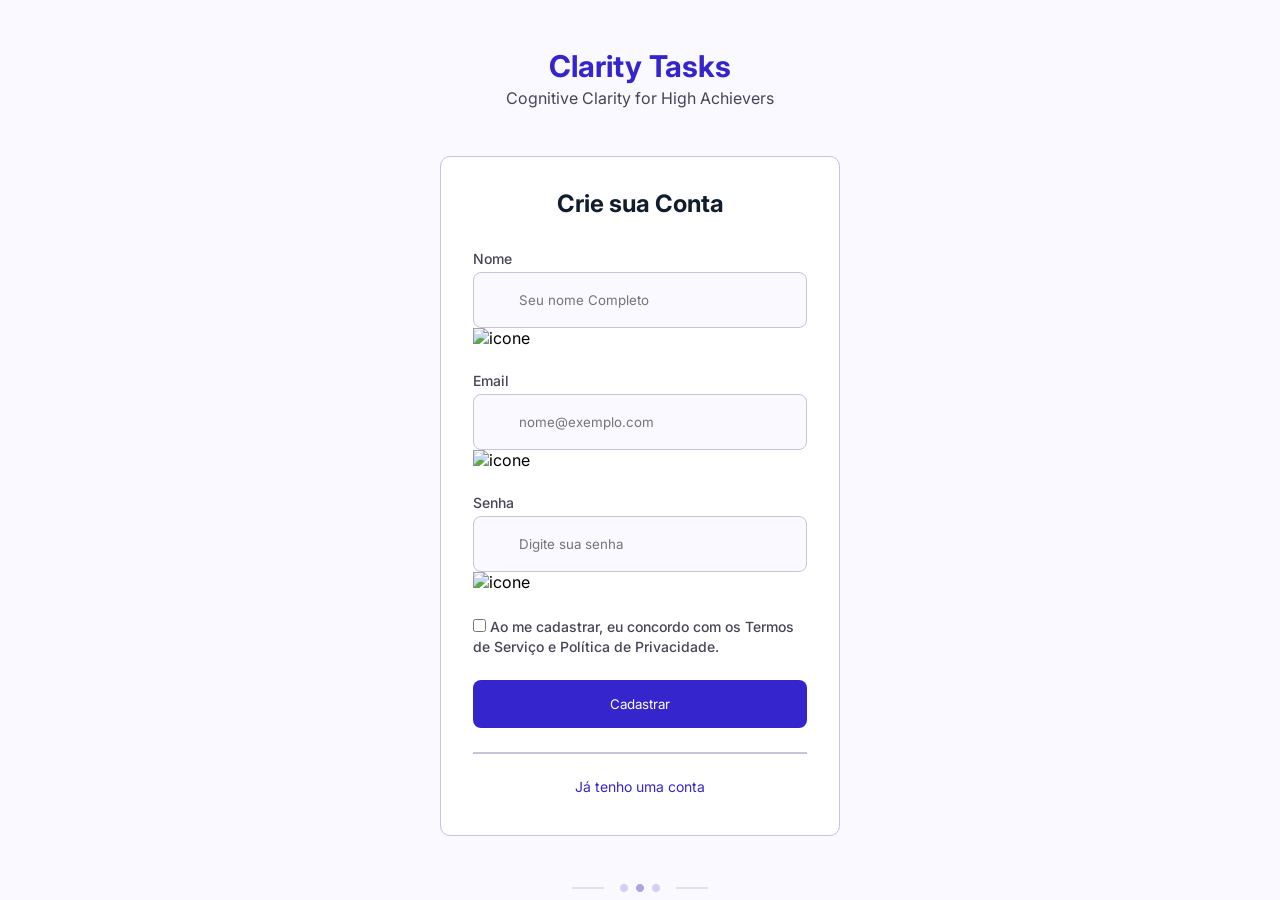
==== front/index.html @ 64ca2d9a "feat(front): criar tela inicial de cadastro Adiciona a estrutura inicial da interface de cadastro do" ====
<!DOCTYPE html>
<html lang="pt-br">

<head>
    <meta charset="UTF-8">
    <meta name="viewport" content="width=device-width, initial-scale=1.0">
    <link rel="stylesheet" href="index.css">
    <link rel="preconnect" href="https://fonts.googleapis.com">
    <link rel="preconnect" href="https://fonts.gstatic.com" crossorigin>
    <link
        href="https://fonts.googleapis.com/css2?family=Inter:ital,opsz,wght@0,14..32,100..900;1,14..32,100..900&family=Montserrat:wght@100..900&family=Open+Sans:ital,wght@0,300..800;1,300..800&family=Syne:wght@500&display=swap"
        rel="stylesheet">
    <title>Clarity Tasks</title>
</head>

<body>
    <main>

        <section class="hero-section">
            <header>
                <h3 class="title">Clarity Tasks</h3>
                <p class="subtitle">Cognitive Clarity for High Achievers</p>
            </header>
            
            <div class="hero-container">
                <div class="headline">
                    <p>Crie sua Conta</p>
                </div>
                <form action="index.html" id="form" method="post">

                    <div class="name">
                        <label for="name">Nome</label>
                        <input type="text" id="name" placeholder="Seu nome Completo">
                        <img src="" alt="icone">
                    </div>

                    <div class="email">
                        <label for="email">Email</label>
                        <input type="email" id="email" placeholder="nome@exemplo.com">
                        <img src="" alt="icone">
                    </div>

                    <div class="password">
                        <label for="password">Senha</label>
                        <input type="password" id="password" placeholder="Digite sua senha">
                        <img src="" alt="icone">
                    </div>

                    <div class="checkbox">
                        <input type="checkbox">
                        <label for="checkbox">Ao me cadastrar, eu concordo com os Termos de
                            Serviço e Política de Privacidade.</label>
                    </div>

                    <button class="btn-cadastrar" id="btn-cadastrar">Cadastrar</button>

                    <p class="gray-line"></p>

                    <a class="signup" id="signup" href="login.html">Já tenho uma conta</a>
                </form>
            </div>


            <div class="footer">
               <img src="Decorative Footer Element_margin (1).png" alt="">
            </div>
        </section>

    </main>
</body>

</html>
---- front/index.css ----
@import url(/front/styles/global.css);
@import url(/front/styles/hero-section.css);
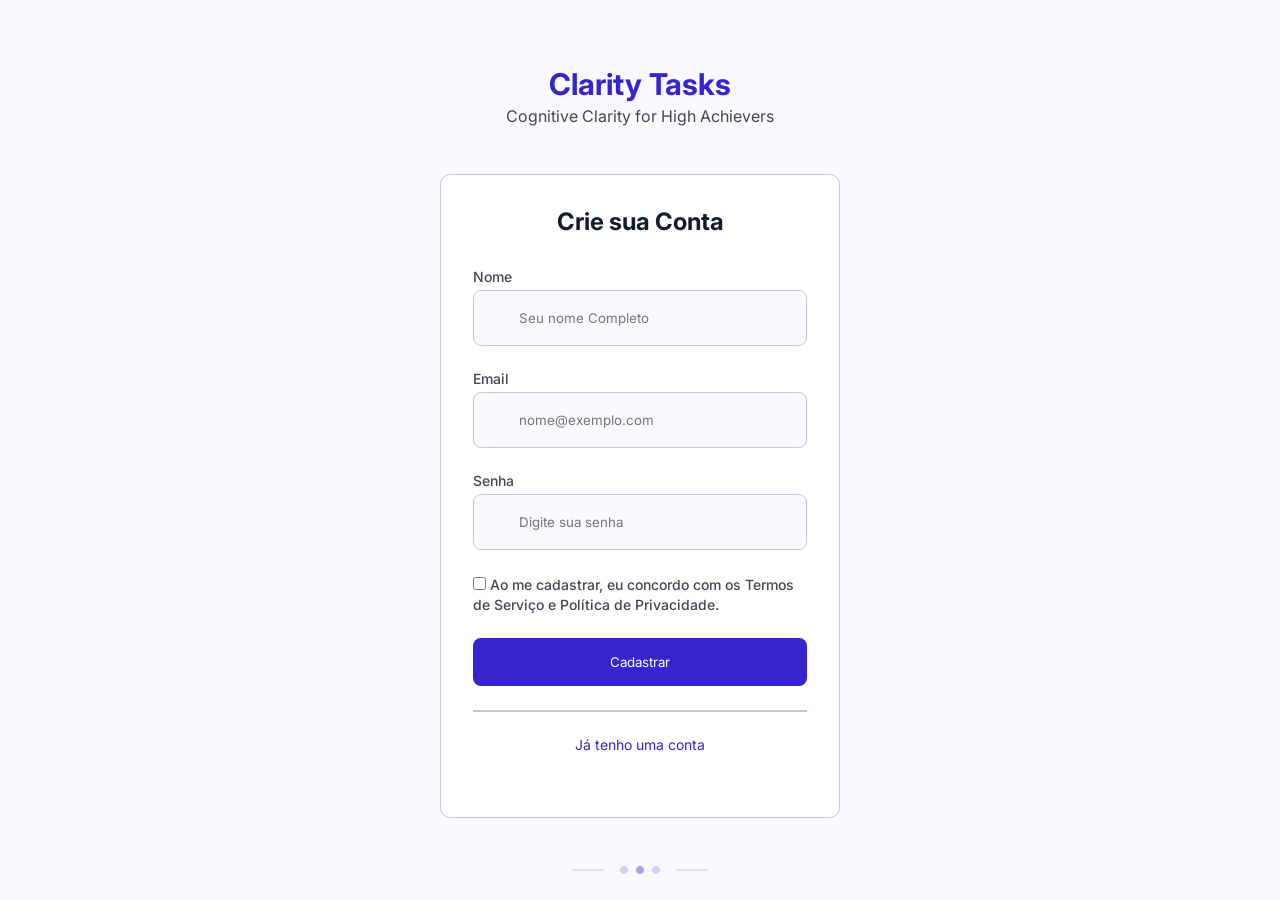
==== commit d0c36e12: "feat(front): criando função para cadastrar usuario, limpar formulario e salvar no localstorage" ====
--- a/front/index.html
+++ b/front/index.html
@@ -10,7 +10,7 @@
     <link
         href="https://fonts.googleapis.com/css2?family=Inter:ital,opsz,wght@0,14..32,100..900;1,14..32,100..900&family=Montserrat:wght@100..900&family=Open+Sans:ital,wght@0,300..800;1,300..800&family=Syne:wght@500&display=swap"
         rel="stylesheet">
-    <title>Clarity Tasks</title>
+    <title>Cadastrar | Clarity Tasks</title>
 </head>
 
 <body>
@@ -21,52 +21,54 @@
                 <h3 class="title">Clarity Tasks</h3>
                 <p class="subtitle">Cognitive Clarity for High Achievers</p>
             </header>
-            
+
             <div class="hero-container">
                 <div class="headline">
                     <p>Crie sua Conta</p>
                 </div>
-                <form action="index.html" id="form" method="post">
+                <form id="form-cadastro" method="post">
 
                     <div class="name">
                         <label for="name">Nome</label>
-                        <input type="text" id="name" placeholder="Seu nome Completo">
-                        <img src="" alt="icone">
+                        <input type="text" id="name" required placeholder="Seu nome Completo">
+                        <!-- <img src="" alt="icone"> -->
                     </div>
 
                     <div class="email">
                         <label for="email">Email</label>
-                        <input type="email" id="email" placeholder="nome@exemplo.com">
-                        <img src="" alt="icone">
+                        <input type="email" id="email" required placeholder="nome@exemplo.com">
+                        <!-- <img src="" alt="icone"> -->
                     </div>
 
                     <div class="password">
                         <label for="password">Senha</label>
-                        <input type="password" id="password" placeholder="Digite sua senha">
-                        <img src="" alt="icone">
+                        <input type="password" id="password" required placeholder="Digite sua senha">
+                        <!-- <img src="" alt="icone"> -->
                     </div>
 
                     <div class="checkbox">
-                        <input type="checkbox">
+                        <input required type="checkbox">
                         <label for="checkbox">Ao me cadastrar, eu concordo com os Termos de
                             Serviço e Política de Privacidade.</label>
                     </div>
 
-                    <button class="btn-cadastrar" id="btn-cadastrar">Cadastrar</button>
+                    <button class="btn-cadastrar" type="submit" id="btn-cadastrar">Cadastrar</button>
 
                     <p class="gray-line"></p>
 
-                    <a class="signup" id="signup" href="login.html">Já tenho uma conta</a>
+                    <a class="signup" id="signup" href="signin.html">Já tenho uma conta</a>
                 </form>
             </div>
 
 
             <div class="footer">
-               <img src="Decorative Footer Element_margin (1).png" alt="">
+                <img src="Decorative Footer Element_margin (1).png" alt="">
             </div>
         </section>
 
     </main>
+
+    <script src="script.js"></script>
 </body>
 
 </html>
